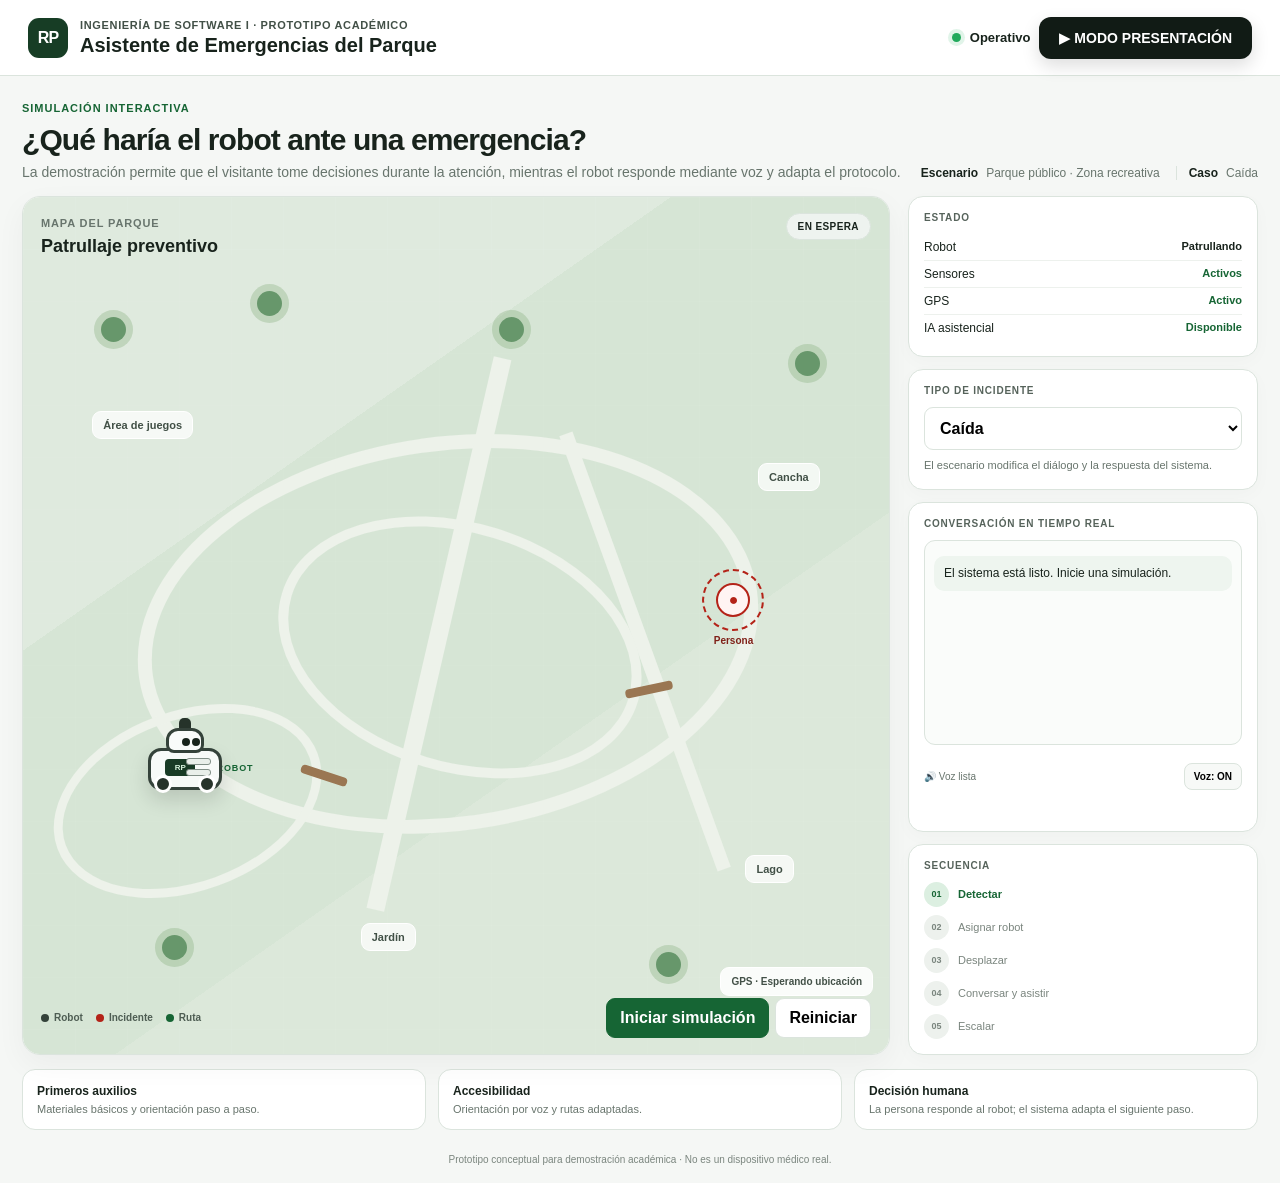
==== index.html @ 082e9757 "Add files via upload" ====
<!doctype html>
<html lang="es">
<head>
<meta charset="utf-8"><meta name="viewport" content="width=device-width,initial-scale=1">
<title>Rescue Park — V5</title><link rel="stylesheet" href="style.css">
</head>
<body>
<div class="shell">
<header class="top">
  <div class="brand"><div class="brand-mark">RP</div><div><div class="kicker">INGENIERÍA DE SOFTWARE I · PROTOTIPO ACADÉMICO</div><h1>Asistente de Emergencias del Parque</h1></div></div>
  <div class="top-actions"><span class="status-dot"></span> Operativo
<button id="presentationBtn" class="presentation-cta">▶ MODO PRESENTACIÓN</button></div>
</header>

<main>
<section class="hero">
  <div><span class="section-tag">SIMULACIÓN INTERACTIVA</span><h2>¿Qué haría el robot ante una emergencia?</h2><p>La demostración permite que el visitante tome decisiones durante la atención, mientras el robot responde mediante voz y adapta el protocolo.</p></div>
  <div class="hero-note"><b>Escenario</b><span>Parque público · Zona recreativa</span><b class="scenario-label">Caso</b><span id="heroScenario">Caída</span></div>
</section>

<div class="grid">
<section class="map-card">
  <div class="presentationControls"><button id="presentationReset">↻ Reiniciar</button><button id="presentationExit">Salir</button></div>
  <div class="card-head"><div><span class="muted">MAPA DEL PARQUE</span><h3 id="missionTitle">Patrullaje preventivo</h3></div><span class="pill" id="pill">EN ESPERA</span></div>
  <div class="map" id="map">
    <div class="zone zone-play">Área de juegos</div><div class="zone zone-court">Cancha</div><div class="zone zone-lake">Lago</div><div class="zone zone-garden">Jardín</div>
    <div class="road r1"></div><div class="road r2"></div><div class="road r3"></div><div class="cross c1"></div><div class="cross c2"></div>
    <div class="tree tr1"></div><div class="tree tr2"></div><div class="tree tr3"></div><div class="tree tr4"></div><div class="tree tr5"></div><div class="tree tr6"></div>
    <div class="bench bn1"></div><div class="bench bn2"></div>
    <div class="route-label">RUTA DEL ROBOT</div>
    <svg class="route-svg" viewBox="0 0 1000 560" preserveAspectRatio="none"><path id="routePath" d="M180 378 C345 370, 515 320, 665 300 S770 276, 815 276"/></svg>
    <div class="incident" id="incident"><div class="incident-ring"></div><div class="person-icon">●</div><span>Persona</span></div>
    <div class="robot" id="robot"><div class="lidar"></div><div class="robot-head"><span class="camera"></span></div><div class="robot-chassis"><div class="display">RP</div><div class="drawer d1"></div><div class="drawer d2"></div></div><div class="wheel left"></div><div class="wheel right"></div></div>
    <div class="ambulance" id="ambulance">AMBULANCIA</div><div class="map-gps" id="mapGps">GPS · Esperando ubicación</div>
  </div>
  <div class="presentationOverlay">
    <div id="presentationStatus" class="presentationStatus">LISTO</div>
    <div id="presentationSpeaker" class="presentationSpeaker">ROBOT</div>
    <div id="presentationDialogue" class="presentationDialogue">El robot está patrullando el parque.</div>
    <div id="presentationChoices" class="presentationChoices"></div>
  </div>
  <div class="map-footer"><div class="legend"><span><i class="robot-dot"></i> Robot</span><span><i class="incident-dot"></i> Incidente</span><span><i class="route-dot"></i> Ruta</span></div><div><button id="startBtn" class="primary">Iniciar simulación</button><button id="resetBtn">Reiniciar</button></div></div>
</section>

<aside class="right">
<section class="card"><div class="card-title">ESTADO</div>
<div class="state-line"><span>Robot</span><strong id="robotState">Patrullando</strong></div><div class="state-line"><span>Sensores</span><strong class="ok">Activos</strong></div><div class="state-line"><span>GPS</span><strong class="ok">Activo</strong></div><div class="state-line"><span>IA asistencial</span><strong class="ok">Disponible</strong></div></section>

<section class="card"><div class="card-title">TIPO DE INCIDENTE</div><select id="scenario"><option value="caida">Caída</option><option value="sangrado">Sangrado</option><option value="fractura">Posible fractura</option><option value="desmayo">Desmayo</option><option value="grave">Emergencia médica grave</option></select><p class="small">El escenario modifica el diálogo y la respuesta del sistema.</p></section>

<section class="card chat-card"><div class="card-title">CONVERSACIÓN EN TIEMPO REAL</div><div class="chat" id="chat"><div class="chat-msg bot">El sistema está listo. Inicie una simulación.</div></div><div id="actions" class="actions"></div><div class="voice-line"><span id="voiceStatus">🔊 Voz lista</span><button id="voiceToggle">Voz: ON</button></div></section>

<section class="card"><div class="card-title">SECUENCIA</div><ol class="timeline"><li id="step1" class="current"><b>01</b><span>Detectar</span></li><li id="step2"><b>02</b><span>Asignar robot</span></li><li id="step3"><b>03</b><span>Desplazar</span></li><li id="step4"><b>04</b><span>Conversar y asistir</span></li><li id="step5"><b>05</b><span>Escalar</span></li></ol></section>
</aside>
</div>
<section class="bottom-grid"><div class="feature"><b>Primeros auxilios</b><span>Materiales básicos y orientación paso a paso.</span></div><div class="feature"><b>Accesibilidad</b><span>Orientación por voz y rutas adaptadas.</span></div><div class="feature"><b>Decisión humana</b><span>La persona responde al robot; el sistema adapta el siguiente paso.</span></div></section>
</main>
<footer>Prototipo conceptual para demostración académica · No es un dispositivo médico real.</footer>
</div>
<script src="script.js"></script>
</body></html>
---- style.css ----
:root{
  --green:#166534;--green-2:#22a95c;--green-soft:#eaf4ec;--ink:#18231c;--muted:#68756d;
  --line:#dbe4dd;--bg:#f5f7f5;--white:#fff;--red:#b42318;--amber:#9a5b00;
}
*{box-sizing:border-box}
html,body{margin:0;min-height:100%;background:var(--bg);color:var(--ink);font-family:Inter,Segoe UI,Arial,sans-serif}
button,select{font:inherit}
button{cursor:pointer}
.shell{min-height:100vh}
.top{height:76px;background:#fff;border-bottom:1px solid var(--line);display:flex;align-items:center;justify-content:space-between;padding:0 28px;position:sticky;top:0;z-index:50}
.brand{display:flex;align-items:center;gap:12px}.brand-mark{width:40px;height:40px;border-radius:11px;background:#173d25;color:#fff;display:grid;place-items:center;font-weight:900;letter-spacing:-.05em}.kicker{font-size:11px;font-weight:900;letter-spacing:.06em;color:#425047}.brand h1{font-size:20px;margin:3px 0 0;line-height:1.1}.top-actions{display:flex;align-items:center;gap:9px;font-size:13px;font-weight:800}.status-dot{width:9px;height:9px;background:#22a95c;border-radius:50%;box-shadow:0 0 0 4px #22a95c22}.presentation-cta{border:0;background:#111b15;color:#fff;border-radius:12px;padding:13px 20px;font-weight:900;font-size:14px;box-shadow:0 7px 18px #0002}.presentation-cta:hover{transform:translateY(-1px)}
main{max-width:1500px;margin:auto;padding:22px 22px 12px}.hero{display:flex;justify-content:space-between;align-items:end;gap:20px;margin-bottom:16px}.section-tag{font-size:11px;font-weight:900;letter-spacing:.09em;color:var(--green)}.hero h2{font-size:30px;margin:7px 0 7px;letter-spacing:-.03em}.hero p{margin:0;color:var(--muted);font-size:14px}.hero-note{display:flex;align-items:center;gap:8px;flex-wrap:wrap;justify-content:flex-end;font-size:12px;color:var(--muted)}.hero-note b{color:var(--ink);margin-left:8px}.hero-note b:first-child{margin-left:0}.scenario-label{border-left:1px solid var(--line);padding-left:12px}
.grid{display:grid;grid-template-columns:minmax(0,1fr) 350px;gap:18px}.map-card{background:#fff;border:1px solid var(--line);border-radius:18px;min-height:690px;position:relative;overflow:hidden;box-shadow:0 10px 30px #0000000b}.card-head{position:absolute;left:18px;right:18px;top:16px;display:flex;justify-content:space-between;align-items:flex-start;z-index:15}.muted{font-size:11px;color:#68756d;font-weight:900;letter-spacing:.08em}.card-head h3{margin:5px 0 0;font-size:18px}.pill{padding:7px 11px;border-radius:999px;background:#eef3ef;border:1px solid var(--line);font-size:10px;font-weight:900;letter-spacing:.04em}.pill.alert{background:#fff4e5;color:var(--amber)}.pill.live{background:#ffe8e6;color:var(--red)}
.map{position:absolute;inset:0;background:linear-gradient(145deg,#dfeade 0 31%,#d6e5d5 31% 63%,#dce8da 63%);overflow:hidden}.map:before{content:'';position:absolute;inset:0;background-image:linear-gradient(#fff3 1px,transparent 1px),linear-gradient(90deg,#fff3 1px,transparent 1px);background-size:52px 52px;opacity:.24}.zone{position:absolute;padding:7px 10px;border-radius:9px;background:#ffffffb8;border:1px solid #fff;color:#415046;font-size:11px;font-weight:800;z-index:2}.zone-play{left:8%;top:25%}.zone-court{right:8%;top:31%}.zone-lake{right:11%;bottom:20%}.zone-garden{left:39%;bottom:12%}.road{position:absolute;border:14px solid #edf2ea;border-radius:50%;z-index:1}.r1{width:72%;height:46%;left:13%;top:28%;transform:rotate(-8deg)}.r2{width:43%;height:29%;left:29%;top:38%;border-width:10px;transform:rotate(17deg)}.r3{width:32%;height:21%;left:3%;top:60%;border-width:9px;transform:rotate(-20deg)}.cross{position:absolute;background:#edf2ea;z-index:1}.c1{width:18px;height:66%;left:47%;top:18%;transform:rotate(13deg)}.c2{width:14px;height:54%;left:71%;top:26%;transform:rotate(-20deg)}
.tree{position:absolute;width:25px;height:25px;border-radius:50%;background:#67976b;box-shadow:0 0 0 7px #82aa7a55;z-index:3}.tr1{left:9%;top:14%}.tr2{left:27%;top:11%}.tr3{left:55%;top:14%}.tr4{right:8%;top:18%}.tr5{left:16%;bottom:11%}.tr6{right:24%;bottom:9%}.bench{position:absolute;width:48px;height:9px;background:#9a7652;border-radius:4px;z-index:4}.bn1{left:32%;top:67%;transform:rotate(18deg)}.bn2{right:25%;top:57%;transform:rotate(-12deg)}
.route-label{position:absolute;left:16%;top:66%;font-size:9px;font-weight:900;letter-spacing:.1em;color:var(--green);z-index:4}.route-svg{position:absolute;inset:0;width:100%;height:100%;z-index:2;pointer-events:none}.route-svg path{fill:none;stroke:var(--green);stroke-width:5;stroke-dasharray:11 9;opacity:0;transition:opacity .3s}.map.route-active .route-svg path{opacity:.85}
.incident{position:absolute;left:78%;top:43%;width:70px;height:70px;display:grid;place-items:center;z-index:6}.incident-ring{position:absolute;inset:4px;border:2px dashed #b42318;border-radius:50%;animation:pulse 1.5s infinite}.person-icon{width:34px;height:34px;border-radius:50%;display:grid;place-items:center;background:#fff4f3;border:2px solid #b42318;color:#b42318;font-size:16px}.incident span{position:absolute;top:70px;font-size:10px;font-weight:900;color:#7f2018}.robot{position:absolute;left:14%;top:62%;width:82px;height:62px;transition:left 1.8s ease,top 1.8s ease;z-index:8}.robot-head{position:absolute;left:22px;top:0;width:38px;height:25px;background:#f9fbfa;border:3px solid #34423a;border-radius:12px 12px 8px 8px;z-index:3}.camera{position:absolute;left:13px;top:7px;width:8px;height:8px;border-radius:50%;background:#17231b;box-shadow:10px 0 0 #17231b}.lidar{position:absolute;left:35px;top:-10px;width:12px;height:10px;border-radius:5px 5px 0 0;background:#26332a;z-index:4}.robot-chassis{position:absolute;left:4px;right:4px;top:20px;height:42px;background:#f7faf8;border:3px solid #34423a;border-radius:13px;box-shadow:0 10px 20px #0002}.display{position:absolute;left:14px;top:8px;width:30px;height:17px;border-radius:4px;background:#183b25;color:#d7f4dd;font-size:8px;font-weight:900;display:grid;place-items:center}.drawer{position:absolute;right:8px;width:25px;height:7px;border:1px solid #829088;border-radius:3px;background:#e9efea}.d1{top:7px}.d2{top:18px}.wheel{position:absolute;bottom:-3px;width:18px;height:18px;border-radius:50%;background:#26332a;border:3px solid #fff;z-index:1}.wheel.left{left:10px}.wheel.right{right:10px}.robot.drawer-open .d1{height:18px;background:#fff;border-color:var(--green);top:7px}.robot.drawer-open .d2{opacity:0}.ambulance{position:absolute;left:2%;top:72%;padding:7px 10px;border-radius:8px;background:#fff;color:#b42318;border:2px solid #b42318;font-weight:900;font-size:11px;opacity:0;transition:left 1.6s ease,opacity .3s;z-index:7}.ambulance.visible{opacity:1}.map-gps{position:absolute;right:16px;bottom:58px;background:#ffffffdd;border:1px solid #fff;padding:8px 10px;border-radius:9px;font-size:10px;color:#425047;font-weight:800;z-index:10}
.map-footer{position:absolute;left:18px;right:18px;bottom:16px;display:flex;justify-content:space-between;align-items:center;z-index:16}.legend{display:flex;gap:13px;font-size:10px;font-weight:800;color:#4e5d53}.legend span{display:flex;align-items:center;gap:5px}.legend i{display:inline-block;width:8px;height:8px;border-radius:50%}.robot-dot{background:#34423a}.incident-dot{background:#b42318}.route-dot{background:var(--green)}.map-footer button{border:1px solid var(--line);background:#fff;border-radius:9px;padding:10px 13px;font-weight:900;margin-left:6px}.map-footer .primary{background:var(--green);color:#fff;border-color:var(--green)}
.right{display:flex;flex-direction:column;gap:12px}.card{background:#fff;border:1px solid var(--line);border-radius:15px;padding:15px;box-shadow:0 5px 18px #00000006}.card-title{font-size:10px;letter-spacing:.08em;font-weight:900;color:#56635b;margin-bottom:11px}.state-line{display:flex;justify-content:space-between;font-size:12px;padding:6px 0;border-bottom:1px solid #edf1ed}.state-line:last-child{border-bottom:0}.state-line strong{font-size:11px}.ok{color:var(--green)}#scenario{width:100%;padding:11px;border:1px solid var(--line);border-radius:9px;background:#fff;font-weight:700}.small{font-size:11px;color:var(--muted);line-height:1.45;margin:8px 0 0}.chat-card{min-height:330px}.chat{height:205px;overflow:auto;border:1px solid var(--line);border-radius:11px;padding:9px;background:#fafcfa}.chat-msg{padding:9px 10px;border-radius:10px;margin:6px 0;font-size:12px;line-height:1.4}.chat-msg.bot{background:#eef5ef}.chat-msg.user{background:#edf1f6;text-align:right}.actions{display:grid;gap:7px;margin-top:9px}.choice-btn{width:100%;border:2px solid #b9c8bc;background:#fff;border-radius:10px;padding:11px 10px;font-weight:900;cursor:pointer;text-align:center}.choice-btn:hover{border-color:var(--green);background:#f3faf4}.choice-btn:disabled{opacity:.55;cursor:default}.voice-line{display:flex;align-items:center;justify-content:space-between;gap:8px;margin-top:9px;font-size:10px;color:var(--muted)}#voiceToggle{border:1px solid var(--line);background:#f7f9f7;border-radius:8px;padding:7px 9px;font-size:10px;font-weight:800}.timeline{list-style:none;padding:0;margin:0;display:grid;gap:8px}.timeline li{display:flex;align-items:center;gap:9px;color:#7a857e;font-size:11px}.timeline li b{width:25px;height:25px;border-radius:50%;background:#edf1ed;display:grid;place-items:center;font-size:9px}.timeline li.current{color:var(--green);font-weight:900}.timeline li.current b{background:#dcefe1;color:var(--green)}.timeline li.done{color:#4d6253}.timeline li.done b{background:#bfe0c8;color:#174e29}
.bottom-grid{display:grid;grid-template-columns:repeat(3,1fr);gap:12px;margin-top:14px}.feature{background:#fff;border:1px solid var(--line);border-radius:13px;padding:14px;display:flex;flex-direction:column;gap:5px}.feature b{font-size:12px}.feature span{font-size:11px;color:var(--muted)}footer{text-align:center;color:#7b867f;font-size:10px;padding:12px 20px 18px}
.presentationControls{display:none}.presentation .presentationControls{display:flex;gap:8px;position:absolute;right:18px;top:18px;z-index:35}.presentationControls button{border:1px solid #ffffff66;background:#0b1710dd;color:#fff;border-radius:9px;padding:10px 13px;font-weight:900}.presentationOverlay{display:none}.presentation .presentationOverlay{display:block;position:absolute;left:0;right:0;bottom:0;padding:28px 30px 32px;background:linear-gradient(transparent,#08130ce8 20%,#08130cf7 100%);z-index:30;color:#fff}.presentationStatus{font-size:12px;font-weight:900;letter-spacing:.09em;text-transform:uppercase;margin-bottom:9px;color:#cbe4cf}.presentationSpeaker{font-size:11px;font-weight:900;letter-spacing:.12em;color:#b9dfc2;margin-bottom:6px}.presentationDialogue{font-size:clamp(22px,3vw,36px);line-height:1.22;font-weight:800;max-width:1050px;min-height:54px;text-shadow:0 2px 9px #0008}.presentationChoices{display:none;grid-template-columns:1fr 1fr;gap:16px;margin-top:20px;max-width:1100px}.presentationChoices.visible{display:grid}.presentationChoices .big-choice{font-size:19px;min-height:78px;padding:17px 20px;text-align:center;background:#fff;color:#122018;border:2px solid #dce8df;box-shadow:0 8px 24px #0004;border-radius:12px;font-weight:900}.presentationChoices .big-choice:hover{background:#eff9f1;border-color:#55a36b}.presentation .map-card{min-height:calc(100vh - 76px);height:calc(100vh - 76px);border-radius:0;border:0;box-shadow:none}.presentation main{max-width:none;padding:0}.presentation .hero,.presentation .right,.presentation .bottom-grid,.presentation footer{display:none}.presentation .grid{display:block}.presentation .top{background:#0e1711;color:#fff;border-color:#26332a}.presentation .kicker{color:#b7c6ba}.presentation .brand h1{color:#fff}.presentation .map-card{position:relative}.presentation .map-footer{display:none}.presentation .map-gps{bottom:20px}.presentation .presentation-cta{background:#fff;color:#111b15}.presentation .presentationDialogue.waiting{color:#fff}.presentation .incident.speaking .incident-ring{animation-duration:.65s}.presentation .incident.speaking .person-icon{transform:scale(1.08);box-shadow:0 0 0 8px #b4231822}.presentation .presentationChoices button{min-height:82px}
@keyframes pulse{0%,100%{transform:scale(.92);opacity:.65}50%{transform:scale(1.08);opacity:1}}
@media(max-width:1050px){.grid{grid-template-columns:1fr}.right{display:grid;grid-template-columns:repeat(2,1fr)}.chat-card{grid-column:span 2}.hero{align-items:flex-start;flex-direction:column}.hero-note{justify-content:flex-start}.presentation .right{display:none}}
@media(max-width:700px){.top{height:auto;min-height:72px;padding:12px 14px;gap:10px}.brand h1{font-size:16px}.kicker{font-size:9px}.top-actions{font-size:0}.presentation-cta{font-size:12px;padding:11px 13px}.brand-mark{width:34px;height:34px}.right{display:flex}.chat-card{grid-column:auto}.bottom-grid{grid-template-columns:1fr}.map-card{min-height:610px}.hero h2{font-size:25px}.map-footer .legend{display:none}.presentation .presentationOverlay{padding:20px 18px 24px}.presentationChoices{grid-template-columns:1fr;gap:10px}.presentationDialogue{font-size:24px}.presentation .map-card{min-height:calc(100vh - 72px);height:calc(100vh - 72px)}}
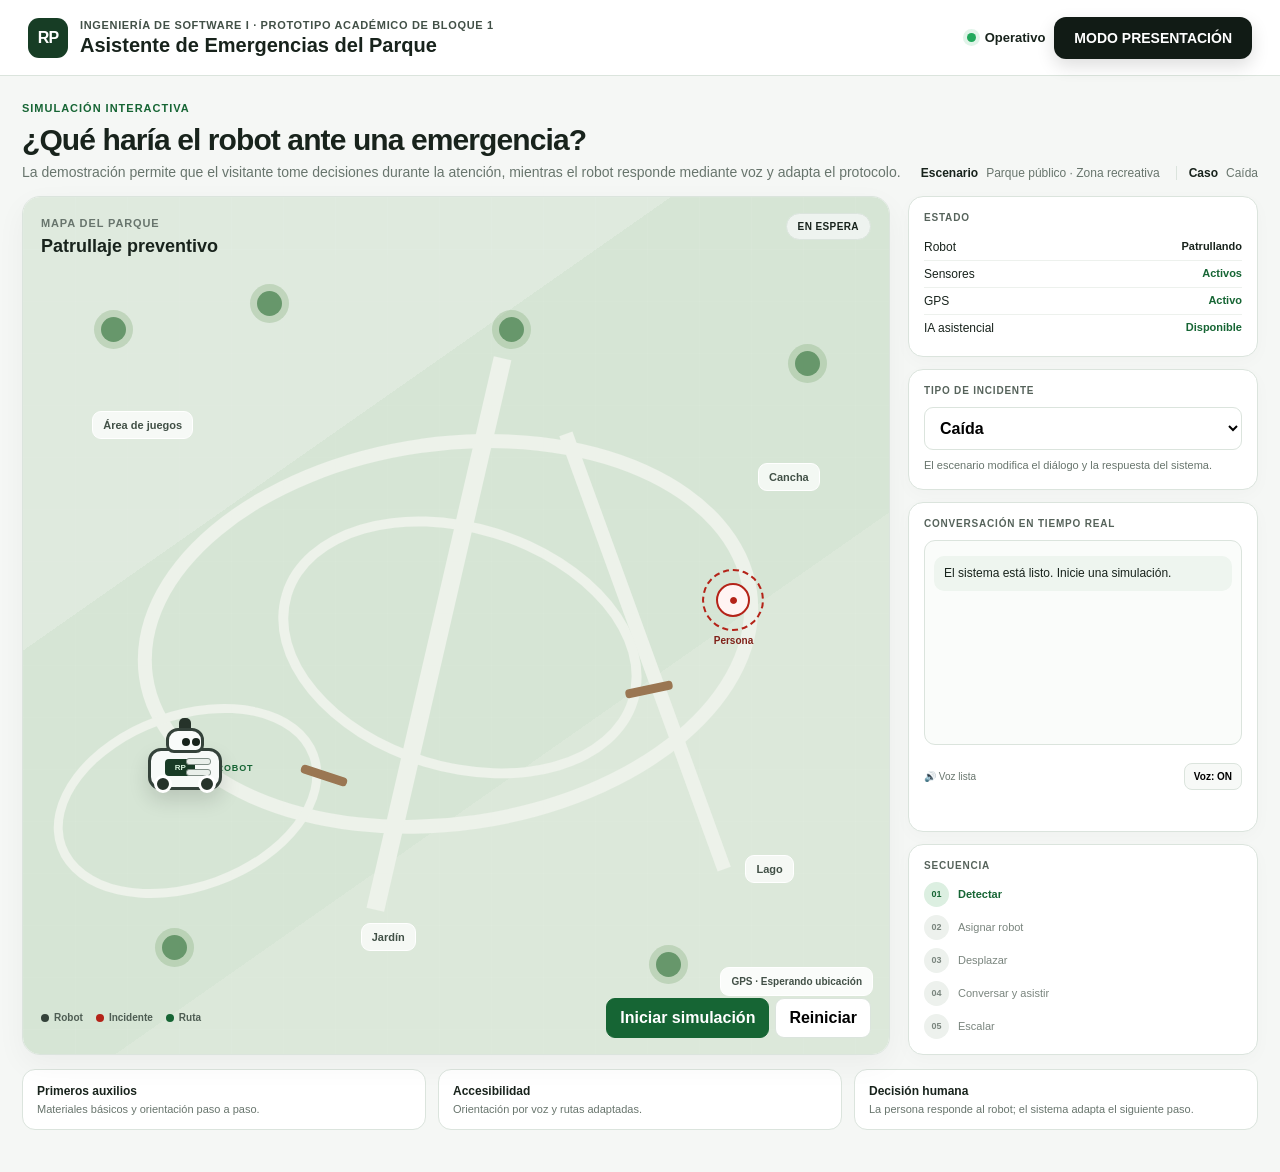
==== commit 91f38368: "Update index.html" ====
--- a/index.html
+++ b/index.html
@@ -2,14 +2,14 @@
 <html lang="es">
 <head>
 <meta charset="utf-8"><meta name="viewport" content="width=device-width,initial-scale=1">
-<title>Rescue Park — V5</title><link rel="stylesheet" href="style.css">
+<title>Rescue Park - BLOQUE 1</title><link rel="stylesheet" href="style.css">
 </head>
 <body>
 <div class="shell">
 <header class="top">
-  <div class="brand"><div class="brand-mark">RP</div><div><div class="kicker">INGENIERÍA DE SOFTWARE I · PROTOTIPO ACADÉMICO</div><h1>Asistente de Emergencias del Parque</h1></div></div>
+  <div class="brand"><div class="brand-mark">RP</div><div><div class="kicker">INGENIERÍA DE SOFTWARE I · PROTOTIPO ACADÉMICO DE BLOQUE 1</div><h1>Asistente de Emergencias del Parque</h1></div></div>
   <div class="top-actions"><span class="status-dot"></span> Operativo
-<button id="presentationBtn" class="presentation-cta">▶ MODO PRESENTACIÓN</button></div>
+<button id="presentationBtn" class="presentation-cta">MODO PRESENTACIÓN</button></div>
 </header>
 
 <main>
@@ -55,7 +55,7 @@
 </div>
 <section class="bottom-grid"><div class="feature"><b>Primeros auxilios</b><span>Materiales básicos y orientación paso a paso.</span></div><div class="feature"><b>Accesibilidad</b><span>Orientación por voz y rutas adaptadas.</span></div><div class="feature"><b>Decisión humana</b><span>La persona responde al robot; el sistema adapta el siguiente paso.</span></div></section>
 </main>
-<footer>Prototipo conceptual para demostración académica · No es un dispositivo médico real.</footer>
+<footer></footer>
 </div>
 <script src="script.js"></script>
-</body></html>+</body></html>
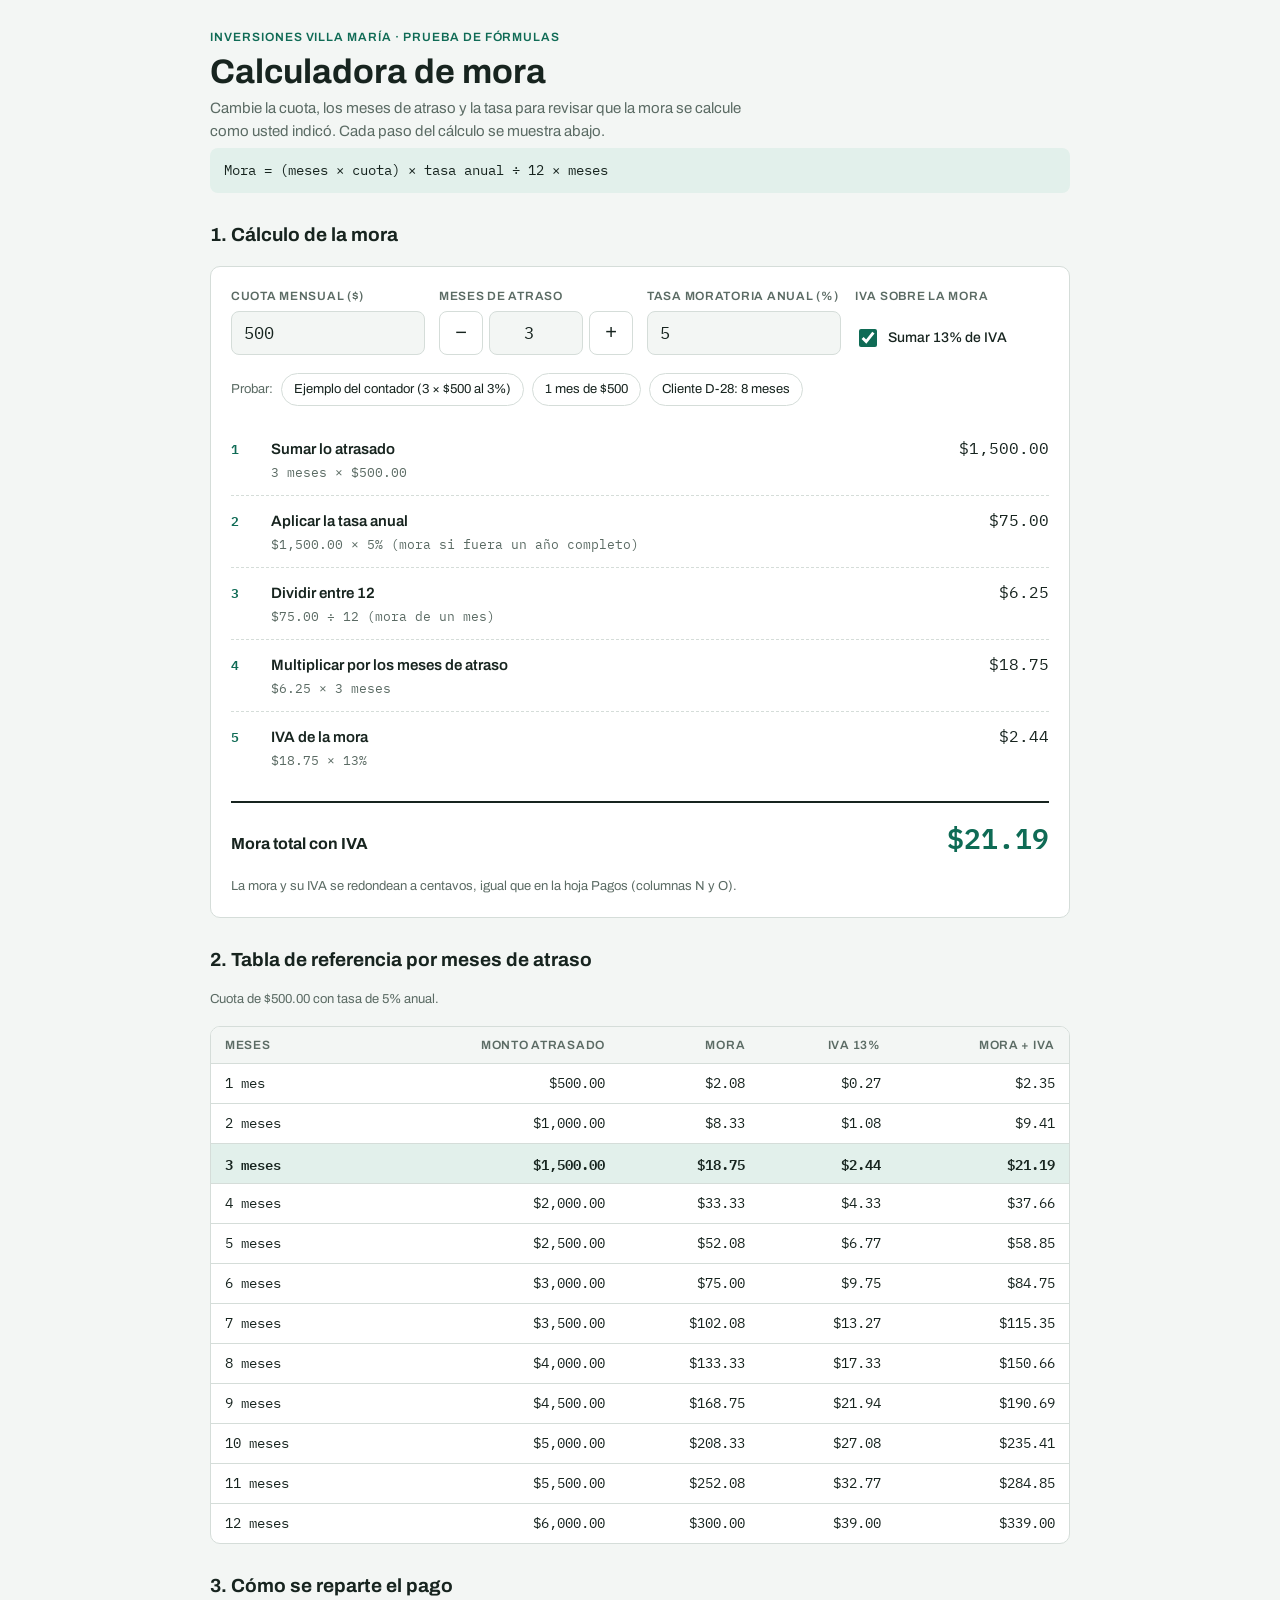
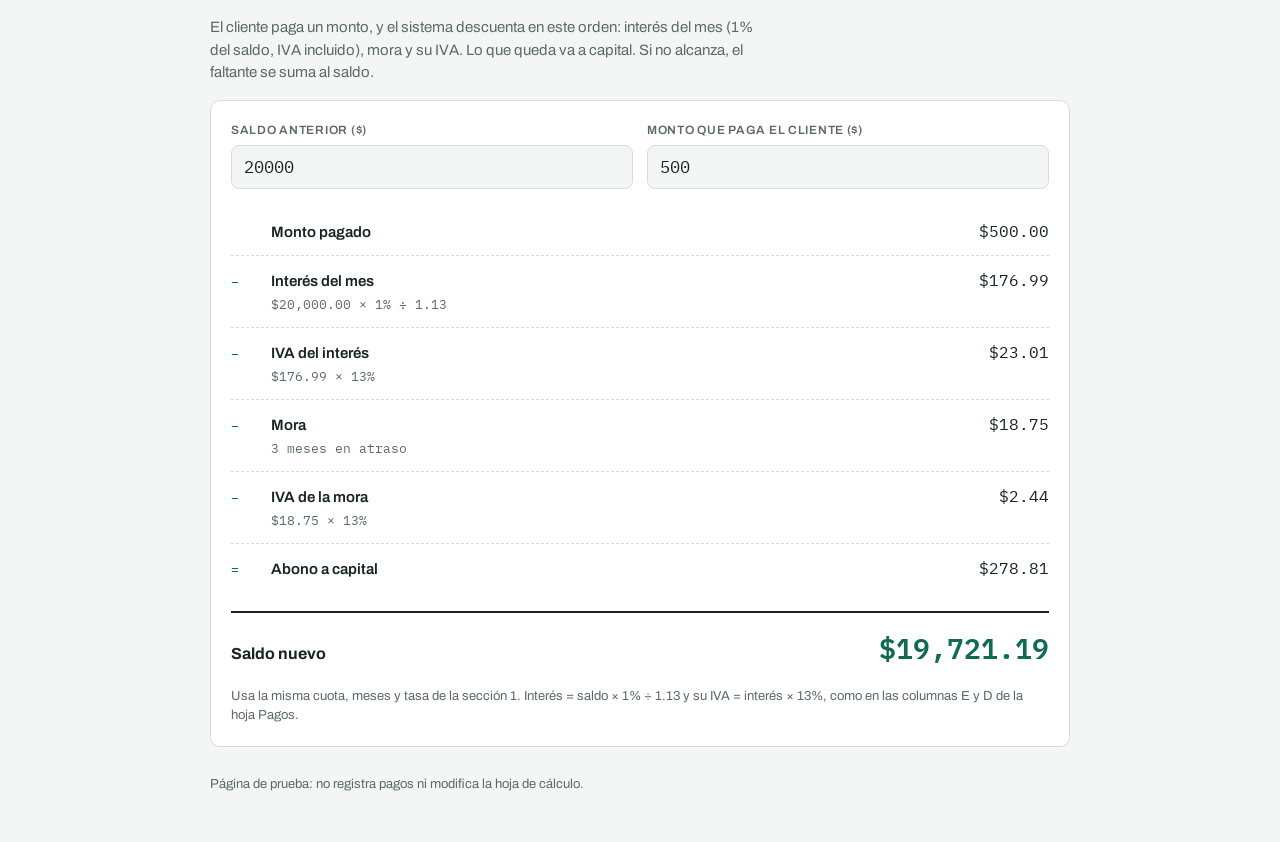
==== commit d8e5cbc1: "Rename Calculadora de Mora Villa María.html to index.html" ====
--- a/index.html
+++ b/index.html
@@ -1,61 +1,275 @@
-<!doctype html>
-<html lang="es">
-<head>
-<meta charset="utf-8"><meta name="viewport" content="width=device-width,initial-scale=1">
-<title>Rescue Park - BLOQUE 1</title><link rel="stylesheet" href="style.css">
-</head>
-<body>
-<div class="shell">
-<header class="top">
-  <div class="brand"><div class="brand-mark">RP</div><div><div class="kicker">INGENIERÍA DE SOFTWARE I · PROTOTIPO ACADÉMICO DE BLOQUE 1</div><h1>Asistente de Emergencias del Parque</h1></div></div>
-  <div class="top-actions"><span class="status-dot"></span> Operativo
-<button id="presentationBtn" class="presentation-cta">MODO PRESENTACIÓN</button></div>
-</header>
-
-<main>
-<section class="hero">
-  <div><span class="section-tag">SIMULACIÓN INTERACTIVA</span><h2>¿Qué haría el robot ante una emergencia?</h2><p>La demostración permite que el visitante tome decisiones durante la atención, mientras el robot responde mediante voz y adapta el protocolo.</p></div>
-  <div class="hero-note"><b>Escenario</b><span>Parque público · Zona recreativa</span><b class="scenario-label">Caso</b><span id="heroScenario">Caída</span></div>
-</section>
-
-<div class="grid">
-<section class="map-card">
-  <div class="presentationControls"><button id="presentationReset">↻ Reiniciar</button><button id="presentationExit">Salir</button></div>
-  <div class="card-head"><div><span class="muted">MAPA DEL PARQUE</span><h3 id="missionTitle">Patrullaje preventivo</h3></div><span class="pill" id="pill">EN ESPERA</span></div>
-  <div class="map" id="map">
-    <div class="zone zone-play">Área de juegos</div><div class="zone zone-court">Cancha</div><div class="zone zone-lake">Lago</div><div class="zone zone-garden">Jardín</div>
-    <div class="road r1"></div><div class="road r2"></div><div class="road r3"></div><div class="cross c1"></div><div class="cross c2"></div>
-    <div class="tree tr1"></div><div class="tree tr2"></div><div class="tree tr3"></div><div class="tree tr4"></div><div class="tree tr5"></div><div class="tree tr6"></div>
-    <div class="bench bn1"></div><div class="bench bn2"></div>
-    <div class="route-label">RUTA DEL ROBOT</div>
-    <svg class="route-svg" viewBox="0 0 1000 560" preserveAspectRatio="none"><path id="routePath" d="M180 378 C345 370, 515 320, 665 300 S770 276, 815 276"/></svg>
-    <div class="incident" id="incident"><div class="incident-ring"></div><div class="person-icon">●</div><span>Persona</span></div>
-    <div class="robot" id="robot"><div class="lidar"></div><div class="robot-head"><span class="camera"></span></div><div class="robot-chassis"><div class="display">RP</div><div class="drawer d1"></div><div class="drawer d2"></div></div><div class="wheel left"></div><div class="wheel right"></div></div>
-    <div class="ambulance" id="ambulance">AMBULANCIA</div><div class="map-gps" id="mapGps">GPS · Esperando ubicación</div>
-  </div>
-  <div class="presentationOverlay">
-    <div id="presentationStatus" class="presentationStatus">LISTO</div>
-    <div id="presentationSpeaker" class="presentationSpeaker">ROBOT</div>
-    <div id="presentationDialogue" class="presentationDialogue">El robot está patrullando el parque.</div>
-    <div id="presentationChoices" class="presentationChoices"></div>
-  </div>
-  <div class="map-footer"><div class="legend"><span><i class="robot-dot"></i> Robot</span><span><i class="incident-dot"></i> Incidente</span><span><i class="route-dot"></i> Ruta</span></div><div><button id="startBtn" class="primary">Iniciar simulación</button><button id="resetBtn">Reiniciar</button></div></div>
-</section>
-
-<aside class="right">
-<section class="card"><div class="card-title">ESTADO</div>
-<div class="state-line"><span>Robot</span><strong id="robotState">Patrullando</strong></div><div class="state-line"><span>Sensores</span><strong class="ok">Activos</strong></div><div class="state-line"><span>GPS</span><strong class="ok">Activo</strong></div><div class="state-line"><span>IA asistencial</span><strong class="ok">Disponible</strong></div></section>
-
-<section class="card"><div class="card-title">TIPO DE INCIDENTE</div><select id="scenario"><option value="caida">Caída</option><option value="sangrado">Sangrado</option><option value="fractura">Posible fractura</option><option value="desmayo">Desmayo</option><option value="grave">Emergencia médica grave</option></select><p class="small">El escenario modifica el diálogo y la respuesta del sistema.</p></section>
-
-<section class="card chat-card"><div class="card-title">CONVERSACIÓN EN TIEMPO REAL</div><div class="chat" id="chat"><div class="chat-msg bot">El sistema está listo. Inicie una simulación.</div></div><div id="actions" class="actions"></div><div class="voice-line"><span id="voiceStatus">🔊 Voz lista</span><button id="voiceToggle">Voz: ON</button></div></section>
-
-<section class="card"><div class="card-title">SECUENCIA</div><ol class="timeline"><li id="step1" class="current"><b>01</b><span>Detectar</span></li><li id="step2"><b>02</b><span>Asignar robot</span></li><li id="step3"><b>03</b><span>Desplazar</span></li><li id="step4"><b>04</b><span>Conversar y asistir</span></li><li id="step5"><b>05</b><span>Escalar</span></li></ol></section>
-</aside>
+<!doctype html><html><head><meta charset=utf8><meta name=viewport content="width=device-width,initial-scale=1,viewport-fit=cover"><style>:root{color-scheme:light;box-sizing:border-box;padding-top:env(safe-area-inset-top,0px);padding-bottom:env(safe-area-inset-bottom,0px)}html{scroll-padding-top:env(safe-area-inset-top,0px)}body{margin:0;padding:0;font:14px -apple-system,BlinkMacSystemFont,sans-serif;background:#fff;color:#000}img{max-width:100%}[hidden]:not([hidden=until-found i]){display:none!important}</style></head><body>
+<title>Calculadora de Mora Villa María</title>
+<meta name="claude:viewport-fit-sides" content="cover">
+<link rel="preconnect" href="https://fonts.googleapis.com">
+<link rel="preconnect" href="https://fonts.gstatic.com" crossorigin>
+<link rel="stylesheet" href="https://fonts.googleapis.com/css2?family=Archivo:wght@400;500;600;700&family=IBM+Plex+Mono:wght@400;500;600&display=swap">
+<style>
+/* Layout: una hoja de cálculo de contador — controles arriba, luego el cálculo línea por línea como asiento, luego la tabla de referencia */
+:root {
+  --bg: #f3f6f4;
+  --surface: #ffffff;
+  --ink: #17241f;
+  --muted: #5b6b64;
+  --line: #d5ddd9;
+  --accent: #0f6b55;
+  --accent-soft: #e2f0eb;
+  --warn: #9a3b1c;
+  --warn-soft: #f8e7df;
+  --font-display: "Archivo", "Helvetica Neue", Arial, sans-serif;
+  --font-body: "Archivo", "Helvetica Neue", Arial, sans-serif;
+  --font-num: "IBM Plex Mono", ui-monospace, "SFMono-Regular", Menlo, monospace;
+}
+@media (prefers-color-scheme: dark) {
+  :root:not([data-theme="light"]) {
+    --bg: #0f1613; --surface: #17211d; --ink: #e4ece8; --muted: #93a39c; --line: #2a3832;
+    --accent: #4cc3a2; --accent-soft: #173a30; --warn: #f0a07f; --warn-soft: #3a2219;
+    color-scheme: dark;
+  }
+}
+:root[data-theme="dark"] {
+  --bg: #0f1613; --surface: #17211d; --ink: #e4ece8; --muted: #93a39c; --line: #2a3832;
+  --accent: #4cc3a2; --accent-soft: #173a30; --warn: #f0a07f; --warn-soft: #3a2219;
+  color-scheme: dark;
+}
+* { box-sizing: border-box; }
+body {
+  background: var(--bg); color: var(--ink); font-family: var(--font-body); font-size: 15px; line-height: 1.5;
+  padding-left: max(16px, env(safe-area-inset-left, 0px));
+  padding-right: max(16px, env(safe-area-inset-right, 0px));
+  padding-block: 28px 48px;
+}
+.wrap { max-width: 860px; margin: 0 auto; display: grid; gap: 28px; }
+header { display: grid; gap: 6px; }
+.eyebrow { font-size: 12px; letter-spacing: .08em; text-transform: uppercase; color: var(--accent); font-weight: 600; }
+h1 { font-family: var(--font-display); font-size: clamp(26px, 5vw, 34px); line-height: 1.15; margin: 0; text-wrap: balance; font-weight: 700; }
+h2 { font-size: 19px; margin: 0; text-wrap: balance; }
+.lead { color: var(--muted); max-width: 62ch; margin: 0; }
+.formula {
+  font-family: var(--font-num); font-size: 14px; background: var(--accent-soft); color: var(--ink);
+  padding: 12px 14px; border-radius: 8px; overflow-x: auto; white-space: nowrap;
+}
+section { display: grid; gap: 16px; }
+.panel { background: var(--surface); border: 1px solid var(--line); border-radius: 10px; padding: 20px; display: grid; gap: 18px; }
+.controls { display: grid; grid-template-columns: repeat(auto-fit, minmax(170px, 1fr)); gap: 14px; }
+.field { display: grid; gap: 6px; min-width: 0; }
+label { font-size: 12px; text-transform: uppercase; letter-spacing: .06em; color: var(--muted); font-weight: 600; }
+input[type=number] {
+  width: 100%; font-family: var(--font-num); font-size: 17px; padding: 10px 12px; border: 1px solid var(--line);
+  border-radius: 8px; background: var(--bg); color: var(--ink);
+}
+input:focus-visible, button:focus-visible { outline: 2px solid var(--accent); outline-offset: 2px; }
+.stepper { display: flex; gap: 6px; }
+.stepper input { text-align: center; }
+.stepper button {
+  flex: 0 0 44px; font-size: 20px; border: 1px solid var(--line); background: var(--surface); color: var(--ink);
+  border-radius: 8px; cursor: pointer;
+}
+.stepper button:hover { border-color: var(--accent); color: var(--accent); }
+.check { display: flex; align-items: center; gap: 8px; font-size: 14px; color: var(--ink); text-transform: none; letter-spacing: 0; font-weight: 500; cursor: pointer; }
+.check input { width: 18px; height: 18px; accent-color: var(--accent); }
+.presets { display: flex; flex-wrap: wrap; gap: 8px; align-items: center; }
+.presets span { font-size: 13px; color: var(--muted); }
+.chip {
+  font: inherit; font-size: 13px; padding: 6px 12px; border-radius: 999px; border: 1px solid var(--line);
+  background: var(--surface); color: var(--ink); cursor: pointer;
+}
+.chip:hover { border-color: var(--accent); color: var(--accent); }
+
+.ledger { display: grid; gap: 0; }
+.row {
+  display: grid; grid-template-columns: 28px 1fr auto; gap: 12px; align-items: baseline;
+  padding: 12px 0; border-bottom: 1px dashed var(--line);
+}
+.row:last-child { border-bottom: 0; }
+.n { font-family: var(--font-num); font-size: 13px; color: var(--accent); font-weight: 600; }
+.desc { min-width: 0; }
+.desc b { display: block; font-weight: 600; }
+.desc small { color: var(--muted); font-family: var(--font-num); font-size: 13px; overflow-wrap: anywhere; }
+.amt { font-family: var(--font-num); font-variant-numeric: tabular-nums; font-size: 16px; text-align: right; white-space: nowrap; }
+.total { display: flex; justify-content: space-between; align-items: baseline; gap: 12px; flex-wrap: wrap;
+  border-top: 2px solid var(--ink); padding-top: 14px; }
+.total .label { font-weight: 700; font-size: 16px; }
+.total .big { font-family: var(--font-num); font-size: 28px; font-weight: 600; color: var(--accent); }
+.note { font-size: 13px; color: var(--muted); margin: 0; }
+
+.tablewrap { overflow-x: auto; border: 1px solid var(--line); border-radius: 10px; background: var(--surface); }
+table { border-collapse: collapse; width: 100%; min-width: 520px; font-variant-numeric: tabular-nums; }
+th, td { padding: 9px 14px; text-align: right; border-bottom: 1px solid var(--line); white-space: nowrap; }
+th:first-child, td:first-child { text-align: left; }
+th { font-size: 12px; text-transform: uppercase; letter-spacing: .06em; color: var(--muted); font-weight: 600; background: var(--bg); }
+td { font-family: var(--font-num); font-size: 14px; }
+tr:last-child td { border-bottom: 0; }
+tr.sel td { background: var(--accent-soft); font-weight: 600; }
+
+.neg { color: var(--warn); }
+.alert { background: var(--warn-soft); color: var(--ink); border-radius: 8px; padding: 10px 14px; font-size: 14px; }
+.alert b { color: var(--warn); }
+footer { font-size: 13px; color: var(--muted); }
+@media (max-width: 480px) {
+  .panel { padding: 16px; }
+  .row { grid-template-columns: 22px 1fr; }
+  .amt { grid-column: 2; text-align: left; }
+}
+</style>
+
+<div class="wrap">
+  <header>
+    <div class="eyebrow">Inversiones Villa María · Prueba de fórmulas</div>
+    <h1>Calculadora de mora</h1>
+    <p class="lead">Cambie la cuota, los meses de atraso y la tasa para revisar que la mora se calcule como usted indicó. Cada paso del cálculo se muestra abajo.</p>
+    <div class="formula">Mora = (meses × cuota) × tasa anual ÷ 12 × meses</div>
+  </header>
+
+  <section aria-labelledby="t1">
+    <h2 id="t1">1. Cálculo de la mora</h2>
+    <div class="panel">
+      <div class="controls">
+        <div class="field">
+          <label for="cuota">Cuota mensual ($)</label>
+          <input type="number" id="cuota" value="500" min="0" step="0.01">
+        </div>
+        <div class="field">
+          <label for="meses">Meses de atraso</label>
+          <div class="stepper">
+            <button type="button" id="menos" aria-label="Quitar un mes">−</button>
+            <input type="number" id="meses" value="3" min="0" max="60" step="1">
+            <button type="button" id="mas" aria-label="Agregar un mes">+</button>
+          </div>
+        </div>
+        <div class="field">
+          <label for="tasa">Tasa moratoria anual (%)</label>
+          <input type="number" id="tasa" value="5" min="0" step="0.01">
+        </div>
+        <div class="field">
+          <label>IVA sobre la mora</label>
+          <label class="check" for="iva"><input type="checkbox" id="iva" checked> Sumar 13% de IVA</label>
+        </div>
+      </div>
+      <div class="presets">
+        <span>Probar:</span>
+        <button type="button" class="chip" data-c="500" data-m="3" data-t="3">Ejemplo del contador (3 × $500 al 3%)</button>
+        <button type="button" class="chip" data-c="500" data-m="1" data-t="5">1 mes de $500</button>
+        <button type="button" class="chip" data-c="797.28" data-m="8" data-t="5">Cliente D-28: 8 meses</button>
+      </div>
+
+      <div class="ledger" id="ledger"></div>
+
+      <div class="total">
+        <span class="label" id="totalLabel">Mora total a cobrar</span>
+        <span class="big" id="totalMora">$0.00</span>
+      </div>
+      <p class="note">La mora y su IVA se redondean a centavos, igual que en la hoja Pagos (columnas N y O).</p>
+    </div>
+  </section>
+
+  <section aria-labelledby="t2">
+    <h2 id="t2">2. Tabla de referencia por meses de atraso</h2>
+    <p class="note" id="tablaNota"></p>
+    <div class="tablewrap">
+      <table>
+        <thead><tr><th>Meses</th><th>Monto atrasado</th><th>Mora</th><th>IVA 13%</th><th>Mora + IVA</th></tr></thead>
+        <tbody id="tabla"></tbody>
+      </table>
+    </div>
+  </section>
+
+  <section aria-labelledby="t3">
+    <h2 id="t3">3. Cómo se reparte el pago</h2>
+    <p class="lead">El cliente paga un monto, y el sistema descuenta en este orden: interés del mes (1% del saldo, IVA incluido), mora y su IVA. Lo que queda va a capital. Si no alcanza, el faltante se suma al saldo.</p>
+    <div class="panel">
+      <div class="controls">
+        <div class="field">
+          <label for="saldo">Saldo anterior ($)</label>
+          <input type="number" id="saldo" value="20000" min="0" step="0.01">
+        </div>
+        <div class="field">
+          <label for="pago">Monto que paga el cliente ($)</label>
+          <input type="number" id="pago" value="500" min="0" step="0.01">
+        </div>
+      </div>
+      <div class="ledger" id="reparto"></div>
+      <div class="total">
+        <span class="label">Saldo nuevo</span>
+        <span class="big" id="saldoNuevo">$0.00</span>
+      </div>
+      <div class="alert" id="alerta" hidden></div>
+      <p class="note">Usa la misma cuota, meses y tasa de la sección 1. Interés = saldo × 1% ÷ 1.13 y su IVA = interés × 13%, como en las columnas E y D de la hoja Pagos.</p>
+    </div>
+  </section>
+
+  <footer>Página de prueba: no registra pagos ni modifica la hoja de cálculo.</footer>
 </div>
-<section class="bottom-grid"><div class="feature"><b>Primeros auxilios</b><span>Materiales básicos y orientación paso a paso.</span></div><div class="feature"><b>Accesibilidad</b><span>Orientación por voz y rutas adaptadas.</span></div><div class="feature"><b>Decisión humana</b><span>La persona responde al robot; el sistema adapta el siguiente paso.</span></div></section>
-</main>
-<footer></footer>
-</div>
-<script src="script.js"></script>
+
+<script>
+const $ = id => document.getElementById(id);
+const r2 = n => Math.round((n + Number.EPSILON) * 100) / 100;
+const fmt = n => (n < 0 ? "−$" : "$") + Math.abs(n).toLocaleString("en-US", { minimumFractionDigits: 2, maximumFractionDigits: 2 });
+const num = id => { const v = parseFloat($(id).value); return isNaN(v) ? 0 : v; };
+
+function mora(cuota, meses, tasaPct) {
+  const atrasado = meses * cuota;
+  const anual = atrasado * tasaPct / 100;
+  const mensual = anual / 12;
+  const m = r2(mensual * meses);
+  return { atrasado, anual, mensual, mora: m, iva: r2(m * 0.13) };
+}
+
+function fila(n, titulo, detalle, monto, clase) {
+  return `<div class="row"><span class="n">${n}</span><div class="desc"><b>${titulo}</b><small>${detalle}</small></div><span class="amt ${clase || ""}">${monto}</span></div>`;
+}
+
+function render() {
+  const cuota = num("cuota"), meses = Math.max(0, Math.round(num("meses"))), tasa = num("tasa"), conIva = $("iva").checked;
+  const c = mora(cuota, meses, tasa);
+  const totalMora = conIva ? r2(c.mora + c.iva) : c.mora;
+
+  $("ledger").innerHTML =
+    fila("1", "Sumar lo atrasado", `${meses} meses × ${fmt(cuota)}`, fmt(c.atrasado)) +
+    fila("2", "Aplicar la tasa anual", `${fmt(c.atrasado)} × ${tasa}%  (mora si fuera un año completo)`, fmt(c.anual)) +
+    fila("3", "Dividir entre 12", `${fmt(c.anual)} ÷ 12  (mora de un mes)`, fmt(c.mensual)) +
+    fila("4", "Multiplicar por los meses de atraso", `${fmt(c.mensual)} × ${meses} meses`, fmt(c.mora)) +
+    (conIva ? fila("5", "IVA de la mora", `${fmt(c.mora)} × 13%`, fmt(c.iva)) : "");
+  $("totalLabel").textContent = conIva ? "Mora total con IVA" : "Mora total (sin IVA)";
+  $("totalMora").textContent = fmt(totalMora);
+
+  // Tabla 1–12 meses
+  $("tablaNota").textContent = `Cuota de ${fmt(cuota)} con tasa de ${tasa}% anual.`;
+  let filas = "";
+  for (let m = 1; m <= 12; m++) {
+    const t = mora(cuota, m, tasa);
+    filas += `<tr class="${m === meses ? "sel" : ""}"><td>${m} ${m === 1 ? "mes" : "meses"}</td><td>${fmt(t.atrasado)}</td><td>${fmt(t.mora)}</td><td>${fmt(t.iva)}</td><td>${fmt(r2(t.mora + t.iva))}</td></tr>`;
+  }
+  $("tabla").innerHTML = filas;
+
+  // Reparto del pago
+  const saldo = num("saldo"), pago = num("pago");
+  const interes = saldo * 0.01 / 1.13, ivaInt = interes * 0.13;
+  const ivaMora = conIva ? c.iva : 0;
+  const capital = pago - interes - ivaInt - c.mora - ivaMora;
+  const nuevo = saldo - capital;
+  $("reparto").innerHTML =
+    fila("", "Monto pagado", "", fmt(pago)) +
+    fila("−", "Interés del mes", `${fmt(saldo)} × 1% ÷ 1.13`, fmt(interes)) +
+    fila("−", "IVA del interés", `${fmt(interes)} × 13%`, fmt(ivaInt)) +
+    fila("−", "Mora", `${meses} meses en atraso`, fmt(c.mora)) +
+    (conIva ? fila("−", "IVA de la mora", `${fmt(c.mora)} × 13%`, fmt(ivaMora)) : "") +
+    fila("=", "Abono a capital", capital < 0 ? "No alcanzó: este faltante se suma a la deuda" : "", fmt(capital), capital < 0 ? "neg" : "");
+  $("saldoNuevo").textContent = fmt(nuevo);
+  const alerta = $("alerta");
+  if (capital < 0) {
+    alerta.hidden = false;
+    alerta.innerHTML = `<b>El pago no cubre interés y mora.</b> Faltan ${fmt(-capital)}, que se suman al saldo: ${fmt(saldo)} + ${fmt(-capital)} = ${fmt(nuevo)}.`;
+  } else alerta.hidden = true;
+}
+
+["cuota", "meses", "tasa", "iva", "saldo", "pago"].forEach(id => $(id).addEventListener("input", render));
+$("menos").addEventListener("click", () => { $("meses").value = Math.max(0, num("meses") - 1); render(); });
+$("mas").addEventListener("click", () => { $("meses").value = Math.min(60, num("meses") + 1); render(); });
+document.querySelectorAll(".chip").forEach(b => b.addEventListener("click", () => {
+  $("cuota").value = b.dataset.c; $("meses").value = b.dataset.m; $("tasa").value = b.dataset.t; render();
+}));
+render();
+</script>
+
 </body></html>
